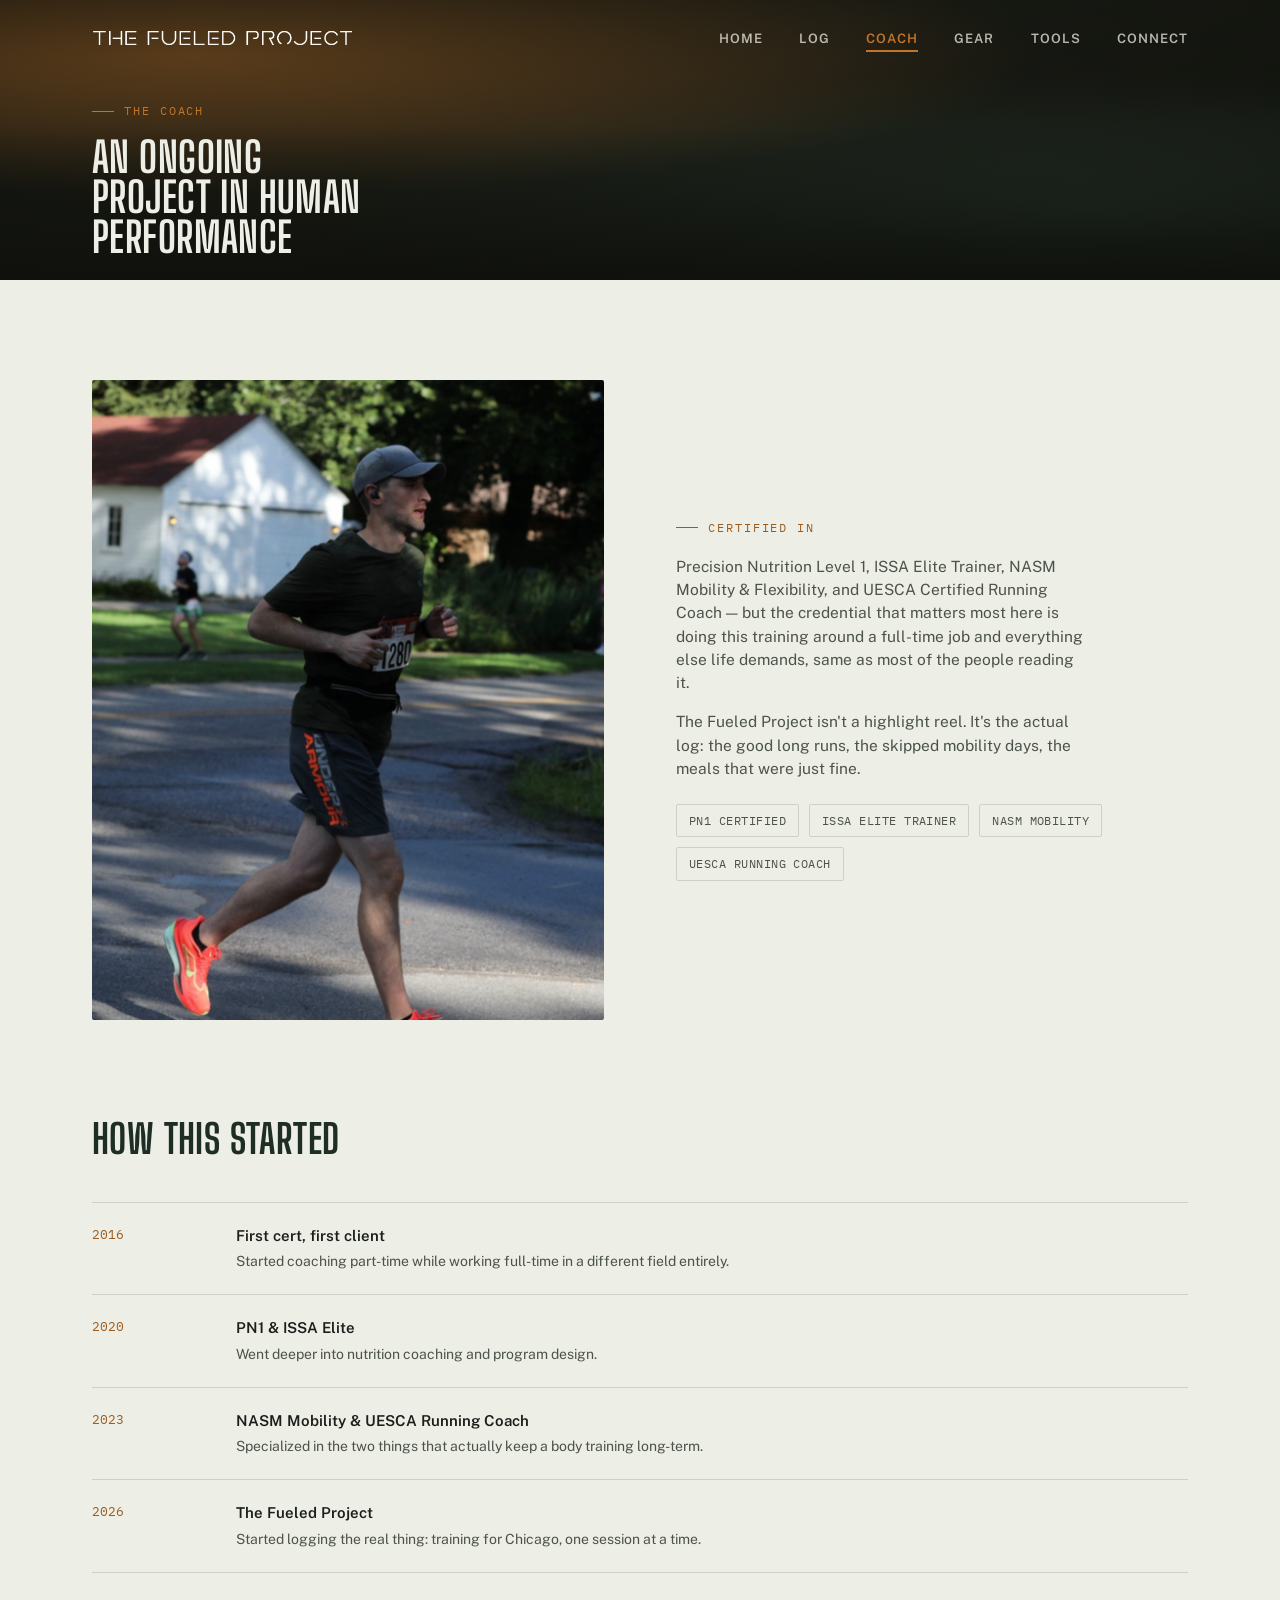
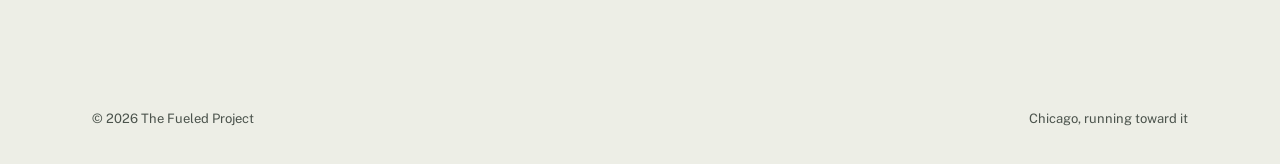
==== about.html @ 617d684b "Add files via upload" ====
<!DOCTYPE html>
<html lang="en">
<head>
<meta charset="UTF-8">
<meta name="viewport" content="width=device-width, initial-scale=1.0">
<title>The Coach &mdash; The Fueled Project</title>
<link rel="preconnect" href="https://fonts.googleapis.com">
<link href="https://fonts.googleapis.com/css2?family=Big+Shoulders+Display:wght@500;600;700;800&family=Public+Sans:wght@400;500;600&family=IBM+Plex+Mono:wght@400;500&display=swap" rel="stylesheet">
<link rel="stylesheet" href="style.css">
</head>
<body>

<section class="page-hero-fuel" style="min-height:220px;">
  <div class="hero-fuel-top">
    <a href="index.html" class="logo"><img src="logo.png" alt="The Fueled Project" class="logo-img"></a>
    <ul class="nav-links">
      <li><a href="index.html">Home</a></li>
      <li><a href="log.html">Log</a></li>
      <li><a href="about.html" class="active">Coach</a></li>
      <li><a href="gear.html">Gear</a></li>
      <li><a href="tools.html">Tools</a></li>
      <li><a href="contact.html">Connect</a></li>
    </ul>
  </div>
  <div class="page-hero-fuel-mid" style="padding-bottom:22px;">
    <div class="eyebrow">THE COACH</div>
    <h1 style="font-size:clamp(28px,4vw,42px);">An ongoing project in human performance</h1>
  </div>
</section>

<section class="about reveal" id="about">
  <div class="about-photo filled"></div>
  <div class="about-text">
    <div class="eyebrow">CERTIFIED IN</div>
    <p>Precision Nutrition Level 1, ISSA Elite Trainer, NASM Mobility &amp; Flexibility, and UESCA Certified Running Coach &mdash; but the credential that matters most here is doing this training around a full-time job and everything else life demands, same as most of the people reading it.</p>
    <p>The Fueled Project isn't a highlight reel. It's the actual log: the good long runs, the skipped mobility days, the meals that were just fine.</p>
    <div class="badges">
      <span class="badge">PN1 CERTIFIED</span>
      <span class="badge">ISSA ELITE TRAINER</span>
      <span class="badge">NASM MOBILITY</span>
      <span class="badge">UESCA RUNNING COACH</span>
    </div>
  </div>
</section>

<section class="timeline reveal">
  <div class="section-head">
    <h2>How this started</h2>
  </div>
  <div class="timeline-row">
    <div class="yr mono">2016</div>
    <div><h4>First cert, first client</h4><p>Started coaching part-time while working full-time in a different field entirely.</p></div>
  </div>
  <div class="timeline-row">
    <div class="yr mono">2020</div>
    <div><h4>PN1 &amp; ISSA Elite</h4><p>Went deeper into nutrition coaching and program design.</p></div>
  </div>
  <div class="timeline-row">
    <div class="yr mono">2023</div>
    <div><h4>NASM Mobility &amp; UESCA Running Coach</h4><p>Specialized in the two things that actually keep a body training long-term.</p></div>
  </div>
  <div class="timeline-row">
    <div class="yr mono">2026</div>
    <div><h4>The Fueled Project</h4><p>Started logging the real thing: training for Chicago, one session at a time.</p></div>
  </div>
</section>

<footer>
  <span>&copy; 2026 The Fueled Project</span>
  <span>Chicago, running toward it</span>
</footer>

<script src="reveal.js"></script>
</body>
</html>
---- style.css ----
:root{
  --paper: #EDEEE6;
  --paper-dim: #E1E3D7;
  --ink: #1A1F1B;
  --ink-soft: #4B534C;
  --ember: #C1752B;
  --ember-deep: #9C5C1F;
  --forest: #2E4235;
  --forest-deep: #1F2E24;
  --moss: #7C8B7A;
  --line: rgba(26,31,27,0.14);
  --radius: 2px;
}

*{margin:0;padding:0;box-sizing:border-box;}
html{scroll-behavior:smooth;}
body{
  background:var(--paper);
  color:var(--ink);
  font-family:'Public Sans', sans-serif;
  line-height:1.5;
  -webkit-font-smoothing:antialiased;
}
.wrap{max-width:1160px;margin:0 auto;padding:0 32px;}
h1,h2,h3{
  font-family:'Big Shoulders Display', sans-serif;
  text-transform:uppercase;
  letter-spacing:0.01em;
  line-height:0.95;
  font-weight:700;
}
a{color:inherit;text-decoration:none;}
.mono{font-family:'IBM Plex Mono', monospace;}

/* reveal-on-scroll (kept, subtle, independent of color/type choices) */
.reveal{opacity:0;transform:translateY(28px);transition:opacity 1s cubic-bezier(.16,.8,.24,1), transform 1s cubic-bezier(.16,.8,.24,1);}
.reveal.is-visible{opacity:1;transform:translateY(0);}
@media (prefers-reduced-motion: reduce){
  .reveal{opacity:1;transform:none;transition:none;}
}

/* ---------- NAV ---------- */
nav{
  display:flex;align-items:center;justify-content:space-between;
  padding:26px 32px;
  max-width:1160px;margin:0 auto;
}
.logo{
  font-family:'Big Shoulders Display', sans-serif;
  font-weight:800;font-size:22px;letter-spacing:0.02em;text-transform:uppercase;
}
.logo{color:inherit;}
.logo-img{height:20px;width:auto;display:block;}
.nav-links{display:flex;gap:36px;list-style:none;}
.nav-links a{
  font-size:13px;text-transform:uppercase;letter-spacing:0.08em;font-weight:600;
  color:var(--ink-soft);transition:color .2s ease;padding-bottom:4px;
  border-bottom:2px solid transparent;
}
.nav-links a:hover, .nav-links a.active{color:var(--ember-deep);}
.nav-links a.active{border-bottom-color:var(--ember-deep);}
.nav-links a:focus-visible{outline:2px solid var(--ember);outline-offset:4px;}

/* ---------- FULL-BLEED PHOTO HERO (home) ---------- */
.hero-fuel{
  position:relative;
  min-height:640px;
  margin-top:0;
  overflow:hidden;
  background:
    radial-gradient(120% 90% at 15% 20%, rgba(193,117,43,0.55) 0%, transparent 55%),
    radial-gradient(110% 90% at 85% 75%, rgba(46,66,53,0.65) 0%, transparent 55%),
    linear-gradient(160deg, #12140F 0%, #1B1D16 45%, #0E0F0B 100%);
  display:flex;flex-direction:column;justify-content:space-between;
  color:var(--paper);
}
.hero-fuel::after{
  content:'';position:absolute;inset:0;
  background:linear-gradient(0deg, rgba(14,15,11,0.85) 0%, rgba(14,15,11,0.15) 45%, rgba(14,15,11,0.35) 100%);
  pointer-events:none;
}
.hero-fuel-photo-note{
  position:absolute;top:16px;right:16px;
  font-family:'IBM Plex Mono', monospace;font-size:10px;letter-spacing:0.08em;
  color:rgba(237,238,230,0.35);z-index:2;
}
.hero-fuel-top{
  position:relative;z-index:2;
  display:flex;align-items:center;justify-content:space-between;
  padding:26px 32px;max-width:1160px;margin:0 auto;width:100%;
}
.hero-fuel .logo, .page-hero-fuel .logo{color:var(--paper);}
.hero-fuel .nav-links a, .page-hero-fuel .nav-links a{color:rgba(237,238,230,0.75);}
.hero-fuel .nav-links a:hover, .hero-fuel .nav-links a.active,
.page-hero-fuel .nav-links a:hover, .page-hero-fuel .nav-links a.active{color:var(--ember);}
.hero-fuel .nav-links a.active, .page-hero-fuel .nav-links a.active{border-bottom-color:var(--ember);}
.coach-card{
  display:flex;align-items:center;gap:10px;
  background:rgba(237,238,230,0.95);color:var(--ink);
  border-radius:var(--radius);padding:8px 14px 8px 8px;
}
.coach-card .dot{
  width:34px;height:34px;border-radius:50%;
  background:linear-gradient(155deg, var(--forest) 0%, var(--forest-deep) 100%);
  flex-shrink:0;
}
.coach-card .dot.filled{
  background-image:url('coach-photo.jpg');background-size:cover;background-position:center 15%;
}
.coach-card .label{font-size:10px;color:var(--ink-soft);line-height:1.3;}
.coach-card .name{font-size:12.5px;font-weight:600;line-height:1.3;}

.hero-fuel-mid{
  position:relative;z-index:2;
  max-width:1160px;margin:0 auto;padding:20px 32px;width:100%;
}
.hero-fuel-mid .eyebrow{color:var(--ember);}
.hero-fuel-mid .eyebrow::before{background:var(--ember);}
.hero-fuel-mid h1{
  color:var(--paper);font-size:clamp(30px,4.4vw,52px);max-width:13ch;
}
.hero-fuel-ctas{margin-top:22px;display:flex;gap:14px;flex-wrap:wrap;}
.hero-fuel .btn-primary{background:var(--ember);color:#1B1D16;}
.hero-fuel .btn-primary:hover{background:#D98A3E;}
.hero-fuel .btn-secondary{border-color:rgba(237,238,230,0.6);color:var(--paper);}
.hero-fuel .btn-secondary:hover{background:var(--paper);color:var(--ink);}

.hero-fuel-bottom{
  position:relative;z-index:2;
  max-width:1160px;margin:0 auto;padding:0 32px 22px;width:100%;
  display:flex;align-items:flex-end;justify-content:space-between;gap:24px;flex-wrap:wrap;
}
.hero-tags{display:flex;flex-direction:column;gap:2px;}
.hero-tags .idx{
  font-family:'IBM Plex Mono', monospace;font-size:11px;color:rgba(237,238,230,0.5);
  margin-bottom:4px;
}
.hero-tags span.tag-line{
  font-family:'Public Sans';font-weight:600;font-size:14px;color:rgba(237,238,230,0.9);
}
.hero-wordmark{width:min(560px, 60vw);height:auto;flex-shrink:0;}

@media (max-width:880px){
  .hero-fuel{min-height:auto;padding-bottom:24px;}
  .hero-fuel-bottom{flex-direction:column;align-items:flex-start;}
  .hero-wordmark{width:80%;}
  .coach-card{display:none;}
}

/* ---------- SHORT GRADIENT BANNER (interior page headers) ---------- */
.page-hero-fuel{
  position:relative;min-height:280px;overflow:hidden;
  background:
    radial-gradient(120% 90% at 15% 20%, rgba(193,117,43,0.55) 0%, transparent 55%),
    radial-gradient(110% 90% at 85% 75%, rgba(46,66,53,0.65) 0%, transparent 55%),
    linear-gradient(160deg, #12140F 0%, #1B1D16 45%, #0E0F0B 100%);
  display:flex;flex-direction:column;justify-content:space-between;color:var(--paper);
}
.page-hero-fuel::after{
  content:'';position:absolute;inset:0;
  background:linear-gradient(0deg, rgba(14,15,11,0.85) 0%, rgba(14,15,11,0.15) 55%, rgba(14,15,11,0.35) 100%);
  pointer-events:none;
}
.page-hero-fuel-mid{
  position:relative;z-index:2;max-width:1160px;margin:0 auto;padding:26px 32px 32px;width:100%;
}
.page-hero-fuel-mid .eyebrow{color:var(--ember);}
.page-hero-fuel-mid .eyebrow::before{background:var(--ember);}
.page-hero-fuel-mid h1{color:var(--paper);font-size:clamp(32px,5vw,52px);max-width:16ch;}
.page-hero-fuel-mid p.lead{color:rgba(237,238,230,0.75);margin-top:14px;}

/* ---------- PAGE HERO (light variant, unused when gradient banner is present) ---------- */
.page-hero{padding:56px 32px 0;max-width:1160px;margin:0 auto;}
.eyebrow{
  font-family:'IBM Plex Mono', monospace;font-size:12px;letter-spacing:0.16em;
  color:var(--ember-deep);text-transform:uppercase;margin-bottom:18px;
  display:flex;align-items:center;gap:10px;
}
.eyebrow::before{content:'';width:22px;height:1px;background:var(--ember-deep);display:inline-block;}
.page-hero h1{font-size:clamp(38px,6vw,68px);color:var(--forest-deep);max-width:18ch;}
.page-hero p.lead{max-width:56ch;margin-top:20px;font-size:17px;color:var(--ink-soft);}

/* ---------- BUTTONS ---------- */
.btn{
  font-family:'Public Sans', sans-serif;font-weight:600;font-size:14px;
  text-transform:uppercase;letter-spacing:0.06em;padding:15px 26px;
  border-radius:var(--radius);display:inline-block;
  transition:transform .15s ease, background .2s ease;
}
.btn-primary{background:var(--forest-deep);color:var(--paper);}
.btn-primary:hover{background:var(--ember-deep);}
.btn-secondary{border:1.5px solid var(--ink);color:var(--ink);}
.btn-secondary:hover{background:var(--ink);color:var(--paper);}
.btn:focus-visible{outline:2px solid var(--ember);outline-offset:3px;}

/* ---------- GAUGE TICKER ---------- */
.gauge{
  margin-top:56px;background:var(--forest-deep);color:var(--paper);
  overflow:hidden;position:relative;
  border-top:1px solid var(--ember-deep);border-bottom:1px solid var(--ember-deep);
}
.gauge-inner{display:flex;padding:0;flex-wrap:wrap;}
.gauge-item{
  font-family:'IBM Plex Mono', monospace;font-size:12.5px;letter-spacing:0.04em;
  padding:16px 28px;white-space:nowrap;border-right:1px solid rgba(237,238,230,0.16);
  display:flex;align-items:center;gap:10px;color:#D9DCCF;
}
.gauge-item b{color:var(--ember);font-weight:500;}

/* ---------- PILLARS ---------- */
.pillars{padding:100px 32px 20px;max-width:1160px;margin:0 auto;}
.section-head{
  display:flex;justify-content:space-between;align-items:flex-end;
  margin-bottom:44px;flex-wrap:wrap;gap:16px;
}
.section-head h2{font-size:clamp(28px,3.4vw,40px);color:var(--forest-deep);}
.section-head p{max-width:36ch;color:var(--ink-soft);font-size:15px;}
.pillar-grid{
  display:grid;grid-template-columns:repeat(5, 1fr);gap:1px;
  background:var(--line);border:1px solid var(--line);
}
.pillar-card{background:var(--paper);padding:32px 26px;transition:background .25s ease;}
.pillar-card:hover{background:var(--paper-dim);}
.pillar-tag{
  display:inline-block;font-family:'IBM Plex Mono', monospace;font-size:11px;
  letter-spacing:0.1em;padding:4px 9px;border-radius:var(--radius);
  margin-bottom:18px;color:var(--paper);
}
.tag-run{background:var(--forest);}
.tag-lift{background:#5A3E2B;}
.tag-mobility{background:var(--moss);}
.tag-fuel{background:var(--ember);}
.tag-life{background:var(--ink-soft);}
.pillar-card h3{font-size:22px;margin-bottom:10px;color:var(--ink);}
.pillar-card p{font-size:14px;color:var(--ink-soft);line-height:1.55;}

/* ---------- POSTS / LOG ---------- */
.posts{padding:20px 32px 100px;max-width:1160px;margin:0 auto;}
.post-filter{display:flex;gap:10px;margin-bottom:36px;flex-wrap:wrap;}
.filter-chip{
  font-family:'IBM Plex Mono', monospace;font-size:11.5px;letter-spacing:0.04em;
  padding:8px 14px;border:1px solid var(--line);border-radius:var(--radius);
  cursor:pointer;background:transparent;color:var(--ink-soft);
  text-transform:uppercase;transition:all .15s ease;
}
.filter-chip:hover{border-color:var(--ink);color:var(--ink);}
.filter-chip.active{background:var(--forest-deep);border-color:var(--forest-deep);color:var(--paper);}
.post-grid{display:grid;grid-template-columns:repeat(3, 1fr);gap:28px;}
.post-card{border-top:2px solid var(--ink);padding-top:18px;}
.post-meta{
  display:flex;justify-content:space-between;font-family:'IBM Plex Mono', monospace;
  font-size:11px;color:var(--moss);margin-bottom:14px;letter-spacing:0.04em;
}
.post-card h3{font-size:21px;margin-bottom:10px;text-transform:none;letter-spacing:0;font-weight:700;}
.post-card p{font-size:14px;color:var(--ink-soft);}
.empty-state{
  font-family:'IBM Plex Mono', monospace;font-size:13px;color:var(--moss);
  padding:40px 0;
}

/* ---------- ABOUT PAGE ---------- */
.about{
  padding:100px 32px;max-width:1160px;margin:0 auto;
  display:grid;grid-template-columns:1fr 1fr;gap:72px;align-items:center;
}
.about-photo{
  aspect-ratio:4/5;background:linear-gradient(155deg, var(--forest) 0%, var(--forest-deep) 100%);
  border-radius:var(--radius);position:relative;overflow:hidden;
}
.about-photo.filled{
  background-image:url('coach-photo.jpg');background-size:cover;background-position:center 20%;
}
.about-photo.filled::after{content:none;}
.about-photo::after{
  content:'PHOTO';position:absolute;inset:0;display:flex;align-items:center;justify-content:center;
  font-family:'IBM Plex Mono', monospace;font-size:12px;letter-spacing:0.2em;color:rgba(237,238,230,0.35);
}
.about-text h2{font-size:clamp(28px,3.4vw,38px);color:var(--forest-deep);margin-bottom:18px;}
.about-text p{color:var(--ink-soft);font-size:15.5px;margin-bottom:16px;max-width:46ch;}
.badges{display:flex;flex-wrap:wrap;gap:10px;margin-top:24px;}
.badge{
  font-family:'IBM Plex Mono', monospace;font-size:11.5px;letter-spacing:0.04em;
  border:1px solid var(--line);padding:7px 12px;border-radius:var(--radius);color:var(--ink-soft);
}
.timeline{padding:0 32px 100px;max-width:1160px;margin:0 auto;}
.timeline-row{
  display:grid;grid-template-columns:120px 1fr;gap:24px;padding:22px 0;
  border-top:1px solid var(--line);
}
.timeline-row:last-child{border-bottom:1px solid var(--line);}
.timeline-row .yr{font-family:'IBM Plex Mono', monospace;color:var(--ember-deep);font-size:13px;}
.timeline-row h4{font-family:'Public Sans';font-weight:600;font-size:15px;margin-bottom:4px;}
.timeline-row p{font-size:14px;color:var(--ink-soft);}

/* ---------- CONTACT / CTA ---------- */
/* ---------- AFFILIATE / SPONSOR ---------- */
.affiliate-banner{
  background:linear-gradient(120deg, var(--forest-deep) 0%, #12140F 100%);
  border-top:1px solid var(--ember-deep);border-bottom:1px solid var(--ember-deep);
  padding:28px 32px;margin:0;
}
.affiliate-banner-inner{
  max-width:1160px;margin:0 auto;display:flex;align-items:center;justify-content:space-between;
  gap:24px;flex-wrap:wrap;
}
.affiliate-copy .eyebrow{color:var(--ember);margin-bottom:8px;}
.affiliate-copy .eyebrow::before{background:var(--ember);}
.affiliate-copy p{color:var(--paper);font-size:15px;max-width:48ch;}
.affiliate-disclosure{
  font-family:'IBM Plex Mono', monospace;font-size:10.5px;color:#8B9382;
  margin-top:6px;display:block;
}
/* ---------- CALCULATOR ---------- */
.calc-card{
  border:1px solid var(--line);border-radius:var(--radius);padding:36px;
  background:var(--paper);margin-bottom:28px;
}
.calc-card h3{font-size:22px;color:var(--forest-deep);margin-bottom:6px;text-transform:none;letter-spacing:0;}
.calc-sub{font-size:14px;color:var(--ink-soft);margin-bottom:24px;}
.calc-row{display:flex;gap:16px;flex-wrap:wrap;margin-bottom:20px;align-items:flex-end;}
.calc-field{display:flex;flex-direction:column;gap:6px;min-width:100px;flex:1;}
.calc-field.small{max-width:80px;flex:none;}
.calc-label{
  font-family:'IBM Plex Mono', monospace;font-size:10.5px;letter-spacing:0.06em;
  color:var(--moss);text-transform:uppercase;
}
.calc-input, .calc-select{
  background:#fff;border:1px solid var(--line);border-radius:var(--radius);
  padding:11px 12px;font-family:'Public Sans', sans-serif;font-size:14px;color:var(--ink);
}
.calc-input:focus, .calc-select:focus{outline:2px solid var(--ember);outline-offset:1px;}
.calc-sep{font-family:'IBM Plex Mono';color:var(--moss);align-self:center;padding-bottom:10px;}
.calc-result-box{
  background:var(--forest-deep);color:var(--paper);border-radius:var(--radius);
  padding:22px 24px;margin-top:8px;
}
.calc-result-label{font-family:'IBM Plex Mono';font-size:10.5px;letter-spacing:0.06em;color:#A9B3A6;text-transform:uppercase;margin-bottom:6px;}
.calc-result-value{font-family:'Big Shoulders Display';font-size:30px;color:var(--paper);text-transform:uppercase;}
.calc-table{width:100%;border-collapse:collapse;margin-top:8px;}
.calc-table th{
  text-align:left;font-family:'IBM Plex Mono';font-size:10.5px;letter-spacing:0.06em;
  color:var(--moss);text-transform:uppercase;padding:10px 8px;border-bottom:1px solid var(--line);
}
.calc-table td{padding:12px 8px;border-bottom:1px solid var(--line);font-size:15px;}
.calc-table td.dist{font-family:'Big Shoulders Display';font-size:15px;letter-spacing:0.02em;color:var(--forest-deep);}
.calc-table td.time{font-family:'IBM Plex Mono';color:var(--ink);}

.gear-card{
  border:1px solid var(--line);border-radius:var(--radius);padding:36px;
  display:flex;justify-content:space-between;gap:32px;flex-wrap:wrap;align-items:flex-start;
  background:var(--paper);
}
.gear-card h3{font-size:24px;color:var(--forest-deep);margin-bottom:10px;text-transform:none;letter-spacing:0;}
.gear-card p{font-size:14.5px;color:var(--ink-soft);max-width:52ch;margin-bottom:10px;}
.gear-card ul{margin:14px 0 0;padding-left:18px;color:var(--ink-soft);font-size:14px;line-height:1.7;}
.gear-cta{flex-shrink:0;}

.cta{background:var(--forest-deep);color:var(--paper);padding:90px 32px;margin-top:20px;}
.cta-inner{
  max-width:1160px;margin:0 auto;display:grid;grid-template-columns:1.3fr 1fr;gap:48px;align-items:center;
}
.cta h2{font-size:clamp(30px,4vw,46px);color:var(--paper);margin-bottom:16px;}
.cta p{color:#C7CCBE;font-size:15.5px;max-width:44ch;}
.cta-form{display:flex;flex-direction:column;gap:12px;}
.cta-form input, .cta-form textarea{
  background:transparent;border:1px solid rgba(237,238,230,0.35);color:var(--paper);
  padding:14px 16px;font-family:'Public Sans', sans-serif;font-size:14px;border-radius:var(--radius);
  resize:vertical;
}
.cta-form input::placeholder, .cta-form textarea::placeholder{color:#8B9382;}
.cta-form input:focus-visible, .cta-form textarea:focus-visible{outline:2px solid var(--ember);outline-offset:2px;}
.cta-note{font-family:'IBM Plex Mono', monospace;font-size:11.5px;color:#8B9382;}

/* ---------- FOOTER ---------- */
footer{
  padding:36px 32px;max-width:1160px;margin:0 auto;display:flex;justify-content:space-between;
  font-size:13px;color:var(--ink-soft);flex-wrap:wrap;gap:12px;
}

@media (max-width:880px){
  .pillar-grid{grid-template-columns:repeat(2,1fr);}
  .about{grid-template-columns:1fr;}
  .about-photo{max-width:320px;}
  .post-grid{grid-template-columns:1fr;}
  .cta-inner{grid-template-columns:1fr;}
  .nav-links{display:none;}
  .timeline-row{grid-template-columns:1fr;gap:6px;}
}
@media (prefers-reduced-motion: reduce){
  html{scroll-behavior:auto;}
  *{transition:none !important;}
}
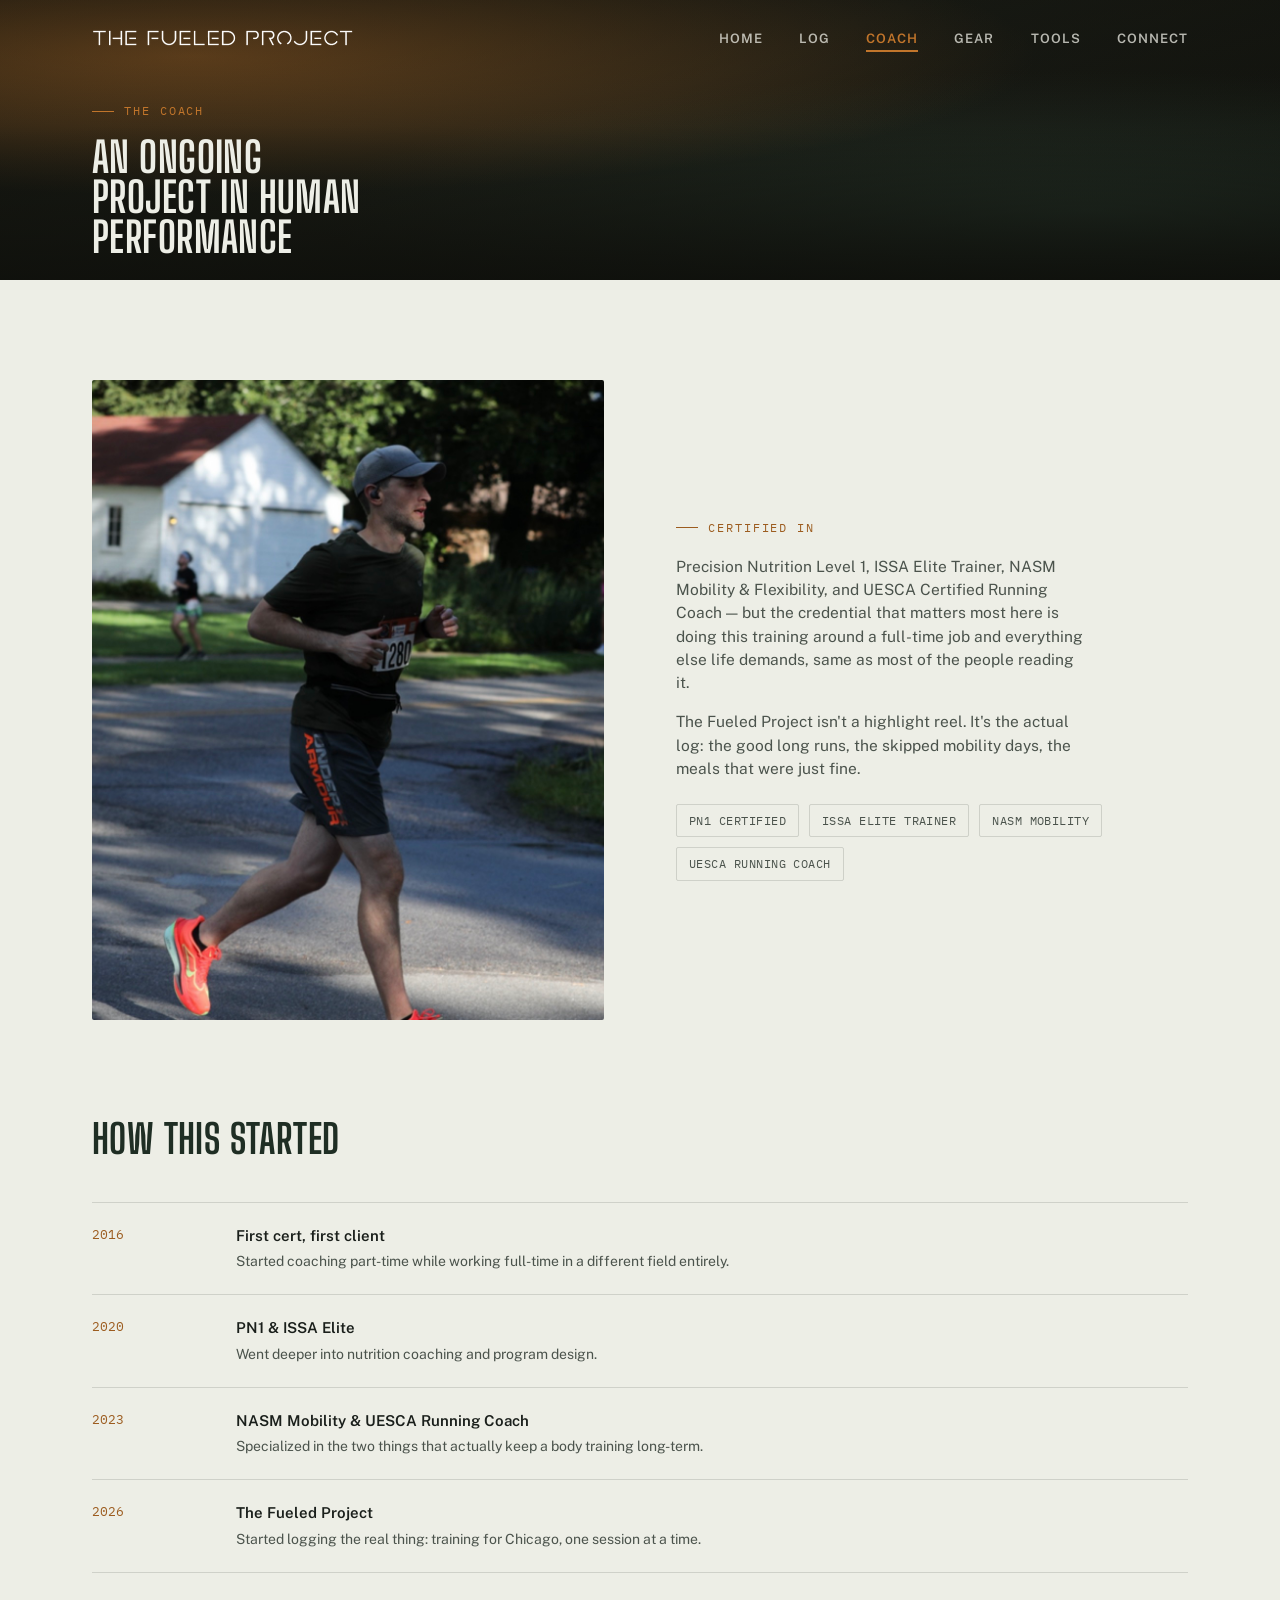
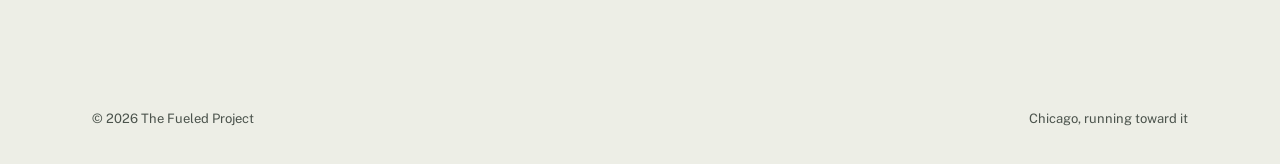
==== commit 87691361: "Add files via upload" ====
--- a/about.html
+++ b/about.html
@@ -1,18 +1,54 @@
 <!DOCTYPE html>
 <html lang="en">
 <head>
+<!-- Google tag (gtag.js) -->
+<script async src="https://www.googletagmanager.com/gtag/js?id=G-LC6NHP10NV"></script>
+<script>
+  window.dataLayer = window.dataLayer || [];
+  function gtag(){dataLayer.push(arguments);}
+  gtag('js', new Date());
+  gtag('config', 'G-LC6NHP10NV');
+</script>
 <meta charset="UTF-8">
 <meta name="viewport" content="width=device-width, initial-scale=1.0">
-<title>The Coach &mdash; The Fueled Project</title>
+<title>The Coach — The Fueled Project</title>
+<meta name="description" content="PN1, ISSA Elite, NASM & UESCA certified coach training for Chicago around a full-time job.">
+<link rel="canonical" href="https://thefueledproject.com/about.html">
+
+<!-- Open Graph -->
+<meta property="og:title" content="The Coach — The Fueled Project">
+<meta property="og:description" content="PN1, ISSA Elite, NASM & UESCA certified coach training for Chicago around a full-time job.">
+<meta property="og:type" content="website">
+<meta property="og:url" content="https://thefueledproject.com/about.html">
+<meta property="og:image" content="https://thefueledproject.com/og-image.jpg">
+<meta property="og:image:alt" content="The Fueled Project — an ongoing project in human performance.">
+<meta property="og:image:width" content="1200">
+<meta property="og:image:height" content="630">
+<meta property="og:site_name" content="The Fueled Project">
+
+<!-- Twitter -->
+<meta name="twitter:card" content="summary_large_image">
+<meta name="twitter:title" content="The Coach — The Fueled Project">
+<meta name="twitter:description" content="PN1, ISSA Elite, NASM & UESCA certified coach training for Chicago around a full-time job.">
+<meta name="twitter:image" content="https://thefueledproject.com/og-image.jpg">
+<meta name="twitter:image:alt" content="The Fueled Project — an ongoing project in human performance.">
+
+<!-- Favicon -->
+<link rel="icon" type="image/x-icon" href="favicon.ico">
+<link rel="icon" type="image/png" sizes="32x32" href="favicon-32.png">
+<link rel="icon" type="image/png" sizes="16x16" href="favicon-16.png">
+<link rel="apple-touch-icon" href="favicon-180.png">
 <link rel="preconnect" href="https://fonts.googleapis.com">
+<link rel="preconnect" href="https://fonts.gstatic.com" crossorigin>
 <link href="https://fonts.googleapis.com/css2?family=Big+Shoulders+Display:wght@500;600;700;800&family=Public+Sans:wght@400;500;600&family=IBM+Plex+Mono:wght@400;500&display=swap" rel="stylesheet">
 <link rel="stylesheet" href="style.css">
 </head>
 <body>
+<main>
 
 <section class="page-hero-fuel" style="min-height:220px;">
   <div class="hero-fuel-top">
-    <a href="index.html" class="logo"><img src="logo.png" alt="The Fueled Project" class="logo-img"></a>
+    <a href="index.html" class="logo"><img src="logo.png" alt="The Fueled Project" class="logo-img" width="263" height="20"></a>
     <ul class="nav-links">
       <li><a href="index.html">Home</a></li>
       <li><a href="log.html">Log</a></li>
@@ -65,6 +101,7 @@
   </div>
 </section>
 
+</main>
 <footer>
   <span>&copy; 2026 The Fueled Project</span>
   <span>Chicago, running toward it</span>
--- a/style.css
+++ b/style.css
@@ -205,7 +205,7 @@
   padding:16px 28px;white-space:nowrap;border-right:1px solid rgba(237,238,230,0.16);
   display:flex;align-items:center;gap:10px;color:#D9DCCF;
 }
-.gauge-item b{color:var(--ember);font-weight:500;}
+.gauge-item b{color:#D98A3E;font-weight:500;}
 
 /* ---------- PILLARS ---------- */
 .pillars{padding:100px 32px 20px;max-width:1160px;margin:0 auto;}
